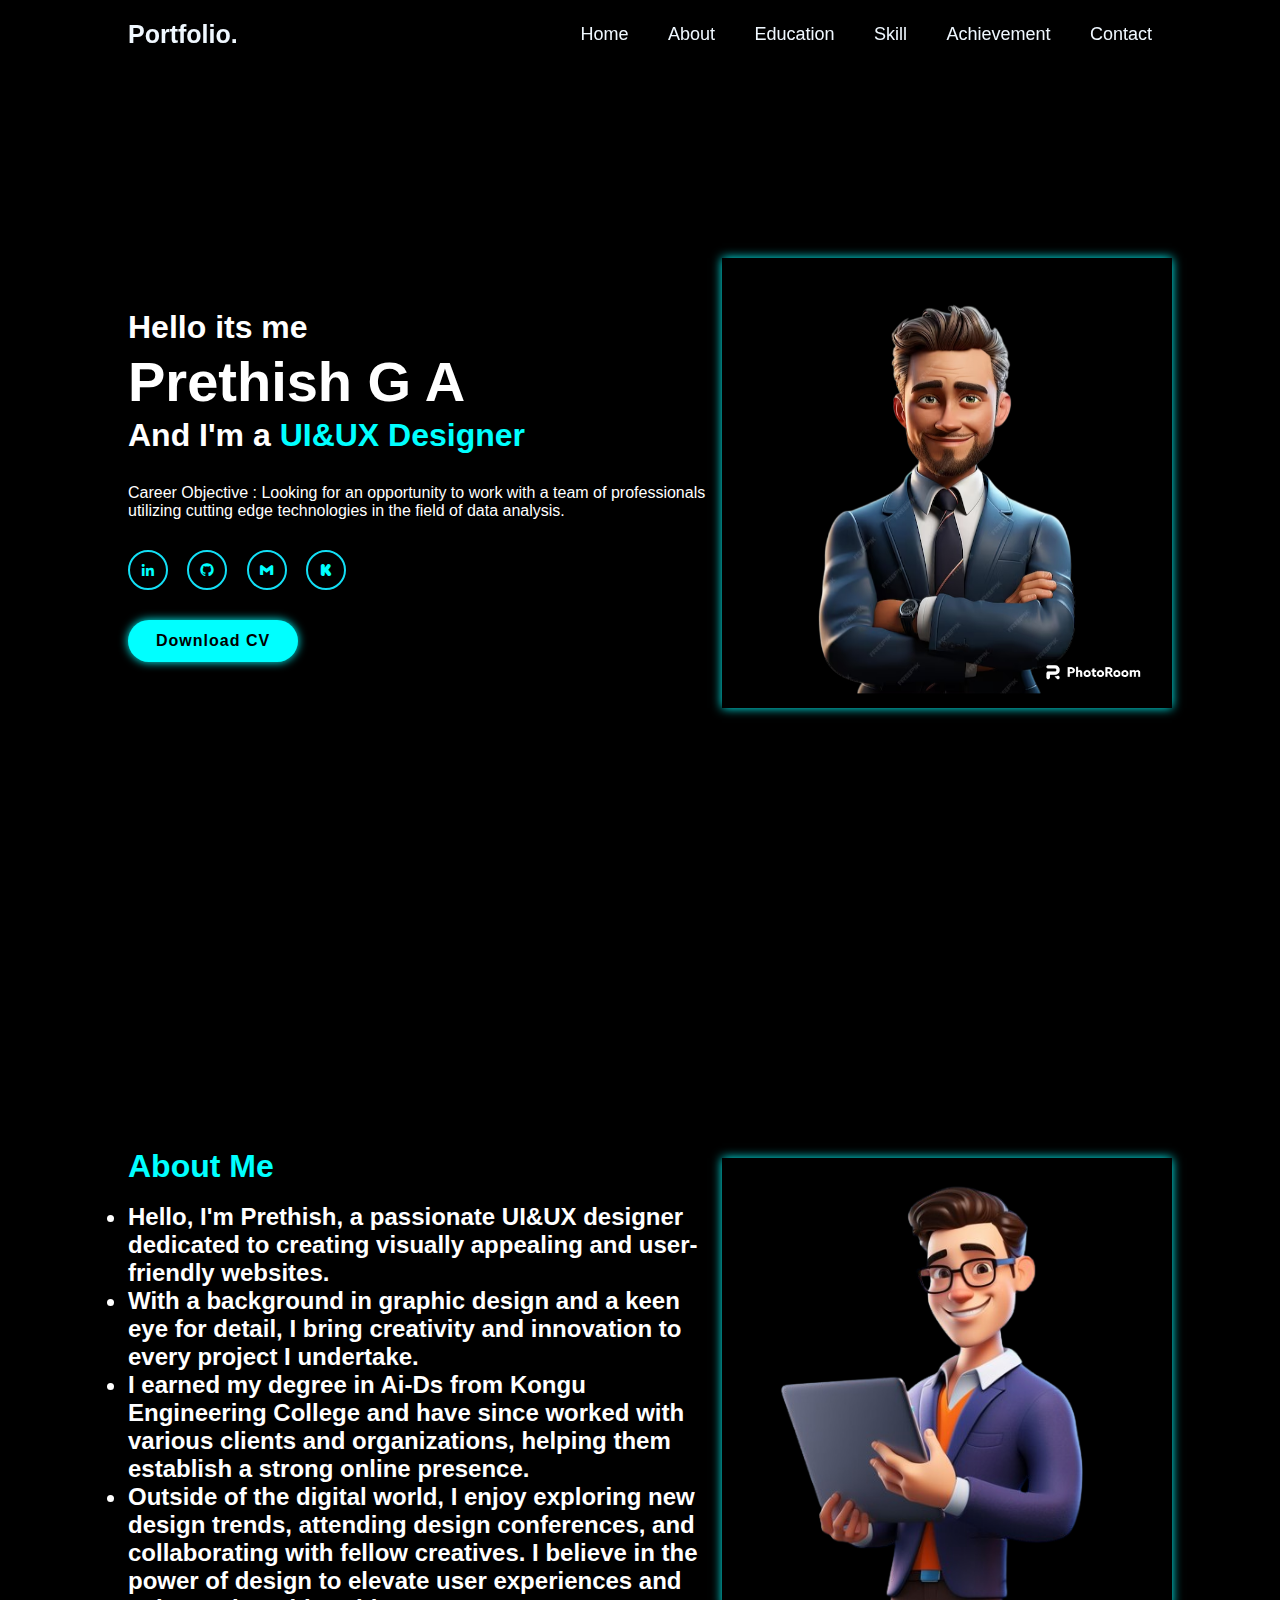
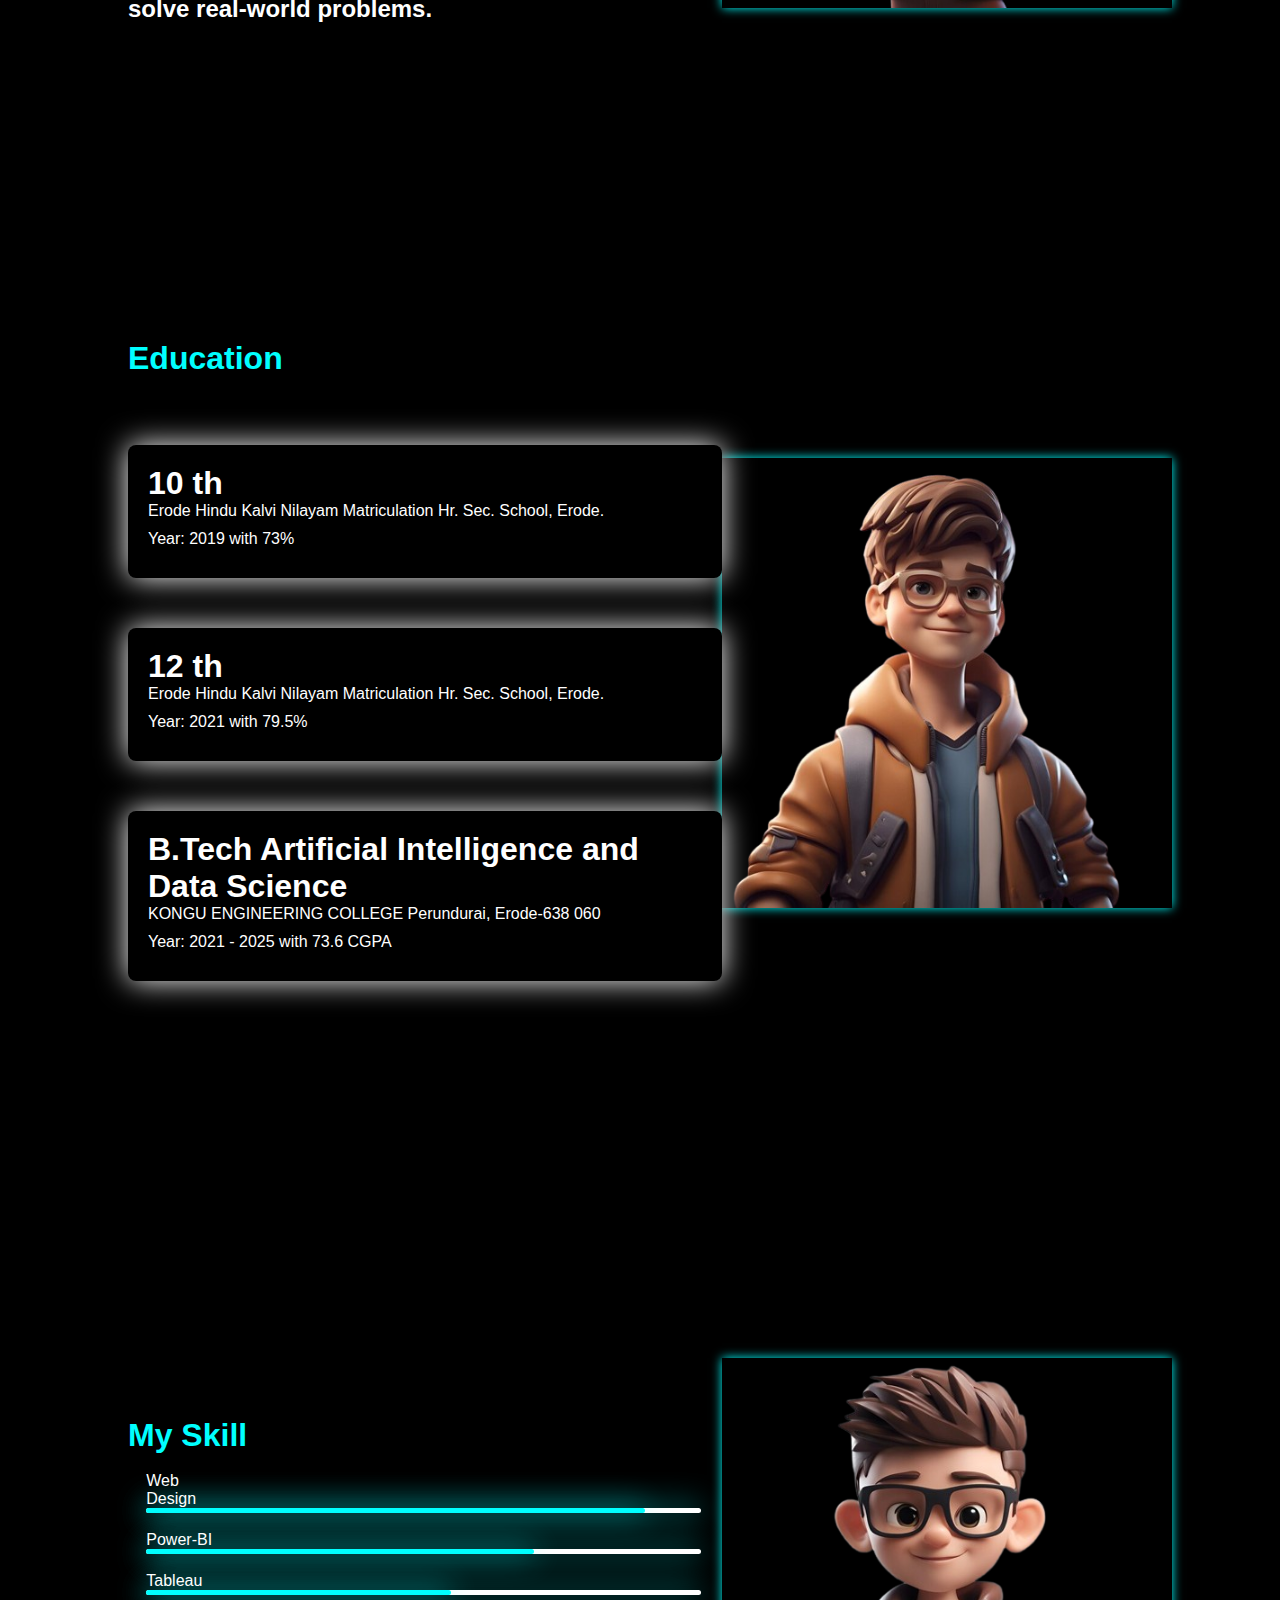
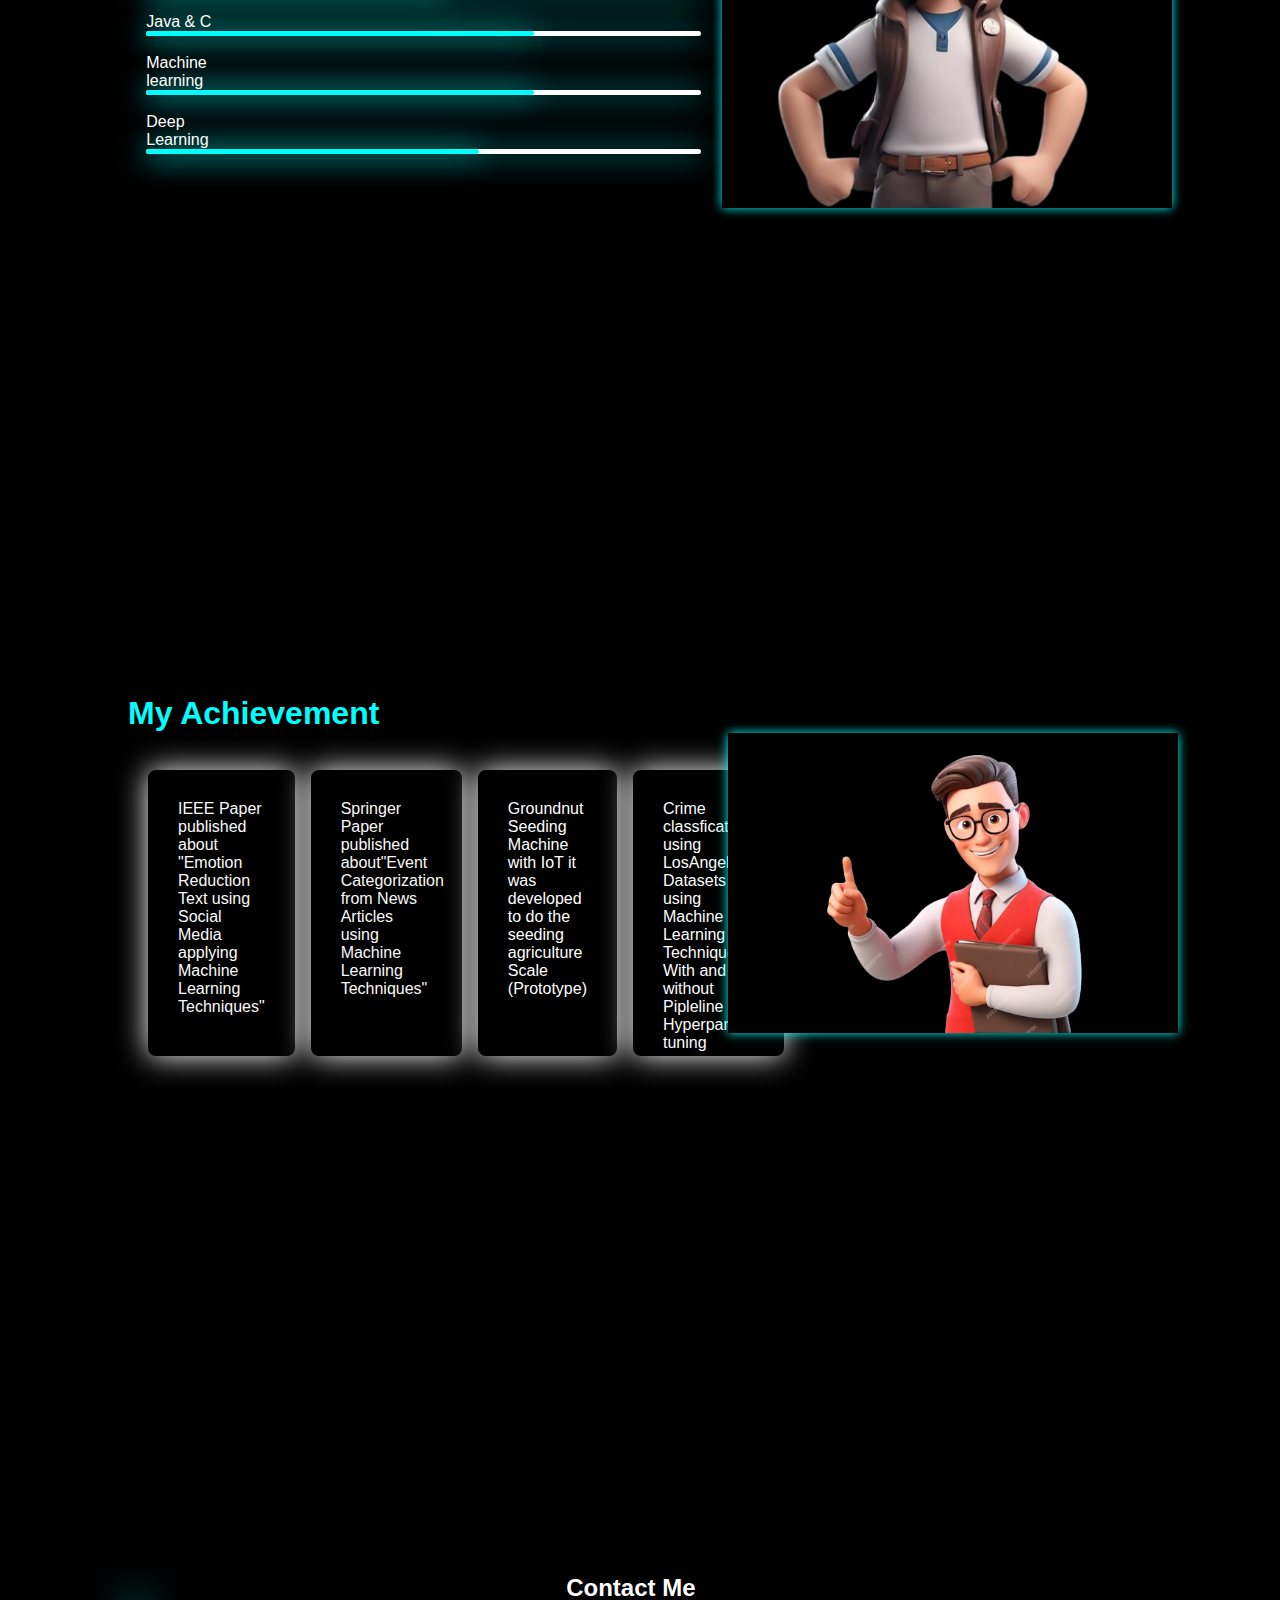
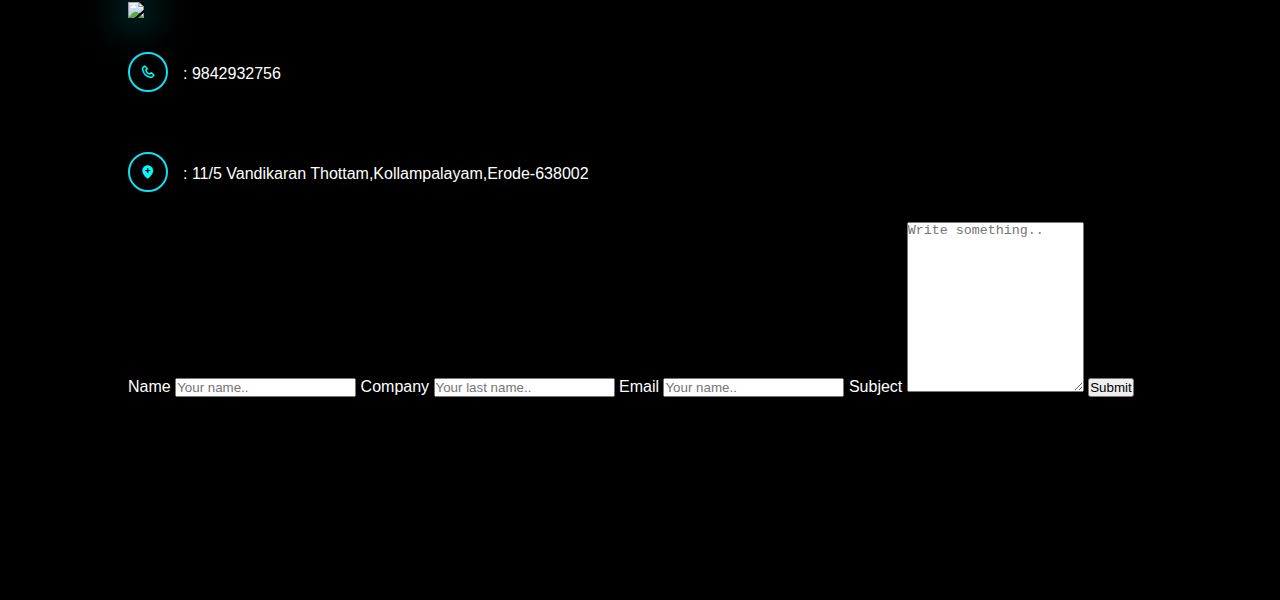
==== portfolio.html @ f8687613 "html" ====
<!DOCTYPE html>
<html lang="en">
<head>
    <meta charset="UTF-8">
    <meta name="viewport" content="width=device-width, initial-scale=1.0">
    <title>Document</title>
    <link href='https://unpkg.com/boxicons@2.1.4/css/boxicons.min.css' rel='stylesheet'>
<script src="https://cdnjs.cloudflare.com/ajax/libs/Chart.js/2.9.4/Chart.js"></script>
    <link rel="stylesheet" href="stylee.css">
    <link rel="stylesheet" href="fic.css">
</head>
<body>
    <header class =" header">
        <a href="#" class="logo">Portfolio.</a>
        <nav class="navbar">
            <a href="resume.html">Home</a>
            <a href="#about">About</a>
            <a href="#Education">Education</a>
            <a href="#skill">Skill</a>
            <a href="#achievement">Achievement</a>
            <a href="#contact">Contact</a>

        </nav>
    </header>
    <section class="home">
        <div class="home-content">
            <h3>Hello its me</h3>
            <h1>Prethish G A</h1>
            <h3>And I'm a <span>UI&UX Designer</span></h3>
            <p>Career Objective : Looking for an opportunity to work with a team of professionals utilizing cutting edge technologies in the field of data analysis.</p>
            <div class="social-media">
                <a href="https://www.linkedin.com/in/prethish-ga-84b96224b/"><i class='bx bxl-linkedin'></i></a>
                <a href="https://github.com/prethish004"><i class='bx bxl-github'></i></a>
                <a href="prethishga.21aid@kongu.edu"><i class='bx bxl-gmail'></i></a>
                <a href="https://www.kaggle.com/prethishga21adr035"><i class='bx bxl-kickstarter' ></i></a>
            </div>
            <a href="https://placement.kongu.edu/public-profile?u_id=c4e5e5a32444a5fb967c16e923527ce446c644b2&ref_id=49720" class="btn">Download CV</a>
        </div>
        <div class="home-img">
            <img src="image-PhotoRoom.png" alt="">
        </div>
    </section>
    
    <section class="home" id="about">
        <div class="home-content">
            <h3><span>About Me</span></h3><br>
            
            <h4 style="font-size:150%;"><li>Hello, I'm Prethish, a passionate UI&UX designer dedicated to creating visually appealing and user-friendly websites.</li></h4>
            <h4 style="font-size:150%;"><li> With a background in graphic design and a keen eye for detail, I bring creativity and innovation to every project I undertake.</li></h4>
            <h4 style="font-size:150%;"><li>I earned my degree in Ai-Ds from Kongu Engineering College and have since worked with various clients and organizations, helping them establish a strong online presence.</li></h4>
            <h4 style="font-size:150%;"><li>Outside of the digital world, I enjoy exploring new design trends, attending design conferences, and collaborating with fellow creatives. I believe in the power of design to elevate user experiences and solve real-world problems.</li></h4>
        </div>
        <div class="home-img">
            <img src="view-3d-businessman_23-2150709814-removebg-preview.png" alt="">
        </div>
    </section>
    <section class="home" id="Education">
        <div class="home-content">
            <h3><span>Education</span></h3><br>
            <div class="education-container">
                <!-- Timeline Item 1: 10th Grade -->
                <div class="timeline-item">
                    <div class="timeline-content">
                        <h3>10 th</h3>
                        <p>Erode Hindu Kalvi Nilayam Matriculation Hr. Sec. School, Erode.</p>
                        <p>Year: 2019 with 73%</p>
                    </div>
                </div>
                <!-- Timeline Item 2: 12th Grade -->
                <div class="timeline-item">
                    <div class="timeline-content">
                        <h3>12 th</h3>
                        <p>Erode Hindu Kalvi Nilayam Matriculation Hr. Sec. School, Erode.</p>
                        <p>Year: 2021 with 79.5%</p>
                    </div>
                </div>
                <!-- Timeline Item 3: Bachelor's Degree -->
                <div class="timeline-item">
                    <div class="timeline-content">
                        <h3>B.Tech Artificial Intelligence and Data Science</h3>
                        <p>KONGU ENGINEERING COLLEGE Perundurai, Erode-638 060</p>
                        <p>Year: 2021 - 2025 with 73.6 CGPA</p>
                    </div>
                </div>
            </div>            
        </div>
        <div class="home-img">
            <img src="3d-illustration-cute-cartoon-boy-with-backpack-glasses_1142-38729-removebg-preview.png" alt="">
        </div>
    </section>
    <section class="home" id="skill">
        <div class="home-content">
            <h3><span>My Skill</span></h3><br>
            <div class="skill-group">
                <p>Web Design</p>
                <div class="skill-bar">
                    <div class="skill-value html"></div>
                </div><br>
                    <p>Power-BI</p>
                <div class="skill-bar">
                    <div class="skill-value p"></div>
                </div><br>
                    <p>Tableau</p>
                <div class="skill-bar">
                    <div class="skill-value ta"></div>
                </div><br>
                    <p>Java & C</p>
                <div class="skill-bar">
                    <div class="skill-value jc"></div>
                </div><br>
                    <p>Machine learning</p>
                <div class="skill-bar">
                    <div class="skill-value ml"></div>
                </div><br>
                    <p>Deep Learning</p>
                <div class="skill-bar">
                    <div class="skill-value dl"></div>
                </div>
            </div>
        </div>
        <div class="home-img">
            <img src="3d-illustration-cute-boy-with-backpack-glasses-gray-background_1142-58202-removebg-preview.png" alt="">
        </div>
    </section>
    <section class="home" id="achievement">
        <div class="home-content">
            <h3><span> My Achievement</span></h3><br>
            <section class="achievement-section">
                <div class="achievement-card">
                    <p style="color: rgb(250, 250, 250);">IEEE Paper published about "Emotion Reduction Text using Social Media applying Machine Learning Techniques"</p>
                </div>
                <div class="achievement-card">
                    <p style="color: rgb(250, 248, 248);">Springer Paper published about"Event Categorization from News Articles using Machine Learning Techniques"</p>
                </div>
                <div class="achievement-card">
                    <p style="color: rgb(255, 255, 255);">Groundnut Seeding Machine with IoT it was developed to do the seeding agriculture Scale (Prototype)</p>
                </div>
                <div class="achievement-card">
                    <p style="color: rgb(253, 252, 252);">Crime classfication using LosAngels Datasets by using Machine Learning Techniques With and without Pipleline Hyperparameter tuning</p>
                </div>
            </section>
        </div>
        <div class="home-img">
            <img src="cartoon-male-teacher-isolated-white-background-vector-illustration-ai-generated_894218-552-removebg-preview.png" alt="">
        </div>
    </section>
    <section class="home" id="contact">
            <div class="cc">
              <div style="text-align:center">
                <h2>Contact Me
                </h2>
              </div>
              <div class="row">
                <div class="column">
                  <img src="https://img.freepik.com/free-photo/3d-render-little-boy-with-eyeglasses-blue-shirt_1142-50994.jpg?t=st=1706197754~exp=1706201354~hmac=3efa7c0eab2272256fa7c5a47ec1d2c3efeff3fd4c484e17e3f9d261cd28e0bb&w=740" style="box-shadow:0 0 40px aqua;width: 80%;",><br>
                  <div class="social-media">

                    <a><i class='bx bx-phone'></i></a>: 9842932756<br><span>
                    <a><i class='bx bxs-location-plus'></i></a>: 11/5 Vandikaran Thottam,Kollampalayam,Erode-638002</span></div>
                </div>
                <div class="column">
                  <form>
                    <label for="fname">Name</label>
                    <input type="text" id="fname" name="firstname" placeholder="Your name..">
                    <label for="lname">Company</label>
                    <input type="text" id="lname" name="lastname" placeholder="Your last name..">
                    <label for="fname">Email</label>
                    <input type="text" id="fname" name="firstname" placeholder="Your name..">
                    <label for="subject">Subject</label>
                    <textarea id="subject" name="subject" placeholder="Write something.." style="height:170px"></textarea>
                    <input type="submit" value="Submit">
                  </form>
                </div>
              </div>
            </div>
        
    </section>
</body>
<script src="resume.js"></script>
</html>
---- stylee.css ----
*{
    margin: 0;
    padding: 0;
    box-sizing: border-box;
}
body{
    background-color: rgb(27, 23, 23);
    color: white;
}
.header{
    position: fixed;
    top: 0;
    left: 0;
    width: 100%;
    padding: 20px 10%;
    background: transparent;
    display: flex;
    justify-content: space-between;
    align-items: center;
    z-index: 100;
    border-color: brown;
}
.logo{
    font-size: 25px;
    color: aliceblue;
    text-decoration: none;
    font-weight: 600;
    cursor: default;
}
.navbar a{
    font-size: 18px;
    color: aliceblue;
    text-decoration: none;
    font-weight: 500;
    margin-left: 35px;
    transition: .4s;
}
.navbar a:hover,
.navbar a.active{
    color: aqua;
}
.home {
    position: relative;
    width: 100%;
    height: 100vh;
    display: flex;
    justify-content: space-between;
    align-items: center;
    padding: 70px 10% 0;

}
.home-img img{
    max-width: 450px;
    margin-right: -20px;
    background: rgb(0, 0, 0);
    color: black;
    box-shadow: 0 0 10px aqua;
}
.home-content{
    max-width: 600px;
}
.home-content h3{
    font-size: 32px;
    font-weight: 700;
}
.home-content h3 span{
    color: aqua;
 }
.home-content h1{
    font-size:56px;
    font-weight: 700;
    margin:3px 0;
}
.home-content h3:nth-of-type(2){
    margin-bottom:30px ;
}
.home-content p{
    font-size: 16px;
}
.social-media a{
    display: inline-flex;
    width: 40px;
    height: 40px;
    background: transparent;
    border: 2px solid rgb(19, 223, 245);
    border-radius:50%;
    color: aqua;
    justify-content: center;
    align-items: center;
    text-decoration: none;
    margin: 30px 15px 30px 0;
    transition: .5s ease;
}
.social-media a:hover{
    background: aqua;
    color: black;
    box-shadow: 0 0 20px aqua;
}
.btn{
    display:inline-block;
    padding: 12px 28px;
    background: aqua;
    border-radius: 40px;
    box-shadow: 0 0 10px aqua;
    letter-spacing: 1px;
    color: black;
    font-weight: 600;
    text-decoration:none;
    font-size: 16px;
}
.btn:hover{
    background: aqua;
    color: black;
    box-shadow: 0 0 40px aqua;
}
/* styles.css */
body {
    margin: 0;
    padding: 0;
    font-family: Arial, sans-serif;
    background-color: black;
  }
  
  .container {
    display: flex;
    justify-content: space-between;
    align-items: center;
    padding: 20px;
    background-color: black;
  }

  .chartContainer {
    position: relative;
    width: 100%;
    max-width: 800px;
    height: 700px;
    margin: auto;
    background-color: black;
    display: flex;
    justify-content: flex-start; /* Align the chart to the left */
    align-items: center;
  }
  #chartGlow {
    position: absolute;
    top: 50%;
    left: 50%;
    transform: translate(-50%, -50%);
    width: 100%;
    height: 100%;
    border-radius: 50%;
    z-index: -1;
  }
/* Variables */

.education-container {
    max-width: 800px;
    margin: 50px auto;
}

.timeline-item {
    display: flex;
    margin-bottom: 50px;
    position: relative;
}

.timeline-content {
    flex: 2;
    padding: 20px;
    background-color: rgb(0, 0, 0);
    border-radius: 8px;
    box-shadow: 0 0 30px rgb(255, 255, 255);
}

.timeline-content h3 {
    margin-top: 0;
}

.timeline-content p {
    margin-bottom: 10px;
}

.timeline-image {
    flex: 1;
    text-align: center;
}

.timeline-image img {
    max-width: 100%;
    border-radius: 8px;
    box-shadow: 0 0 10px rgba(255, 3, 3, 0.1);
}
.skill-group {
	margin: 0 auto;
	width: 70%;
}
.skill-group > p {
	color: white
}
.skill-bar {
	width: 650%;
    height: 5px;
	background-color: white;
    border-radius: 80px;
    box-shadow: 0 0 30px aqua;
}
.skill-value {
	text-align: start;
	padding: 2.5px;
    height: 4px;
	color: black;
    border-radius: 80px;
    box-shadow: 0 0 30px aqua;

}
.html {
	width: 90%;
	background-color: aqua;
}
.p {
	width: 70%;
	background-color: aqua;
}
.ta {
	width: 55%;
	background-color: aqua;
}
.jc {
	width: 70%;
	background-color:aqua;
}
.ml {
	width: 70%;
	background-color: hsl(181, 100%, 50%);
}
.dl {
	width: 60%;
	background-color:aqua;
}
/* /// */
.achievement-section {
    display: flex;
    justify-content: space-between;
    padding: 20px;
}

.achievement-card {
    background-color: #000000;
    padding: 30px;
    border-radius: 8px;
    margin-right: 1rem;
    justify-content: flex-start;
    width: 27%;
    height: 286px;
    box-shadow: 0 0 30px rgb(255, 255, 255);

    /* transition: box-shadow 0.3s ease-in-out; */


}

.achievement-card:hover {
    box-shadow: 0 0 20px 0 rgb(2, 213, 255);

}

.achievement-card h3 {
    margin-top: 0;
    color: #3498db; /* Adjust color as needed */
}

.achievement-card p {
    margin-bottom: 0;
}
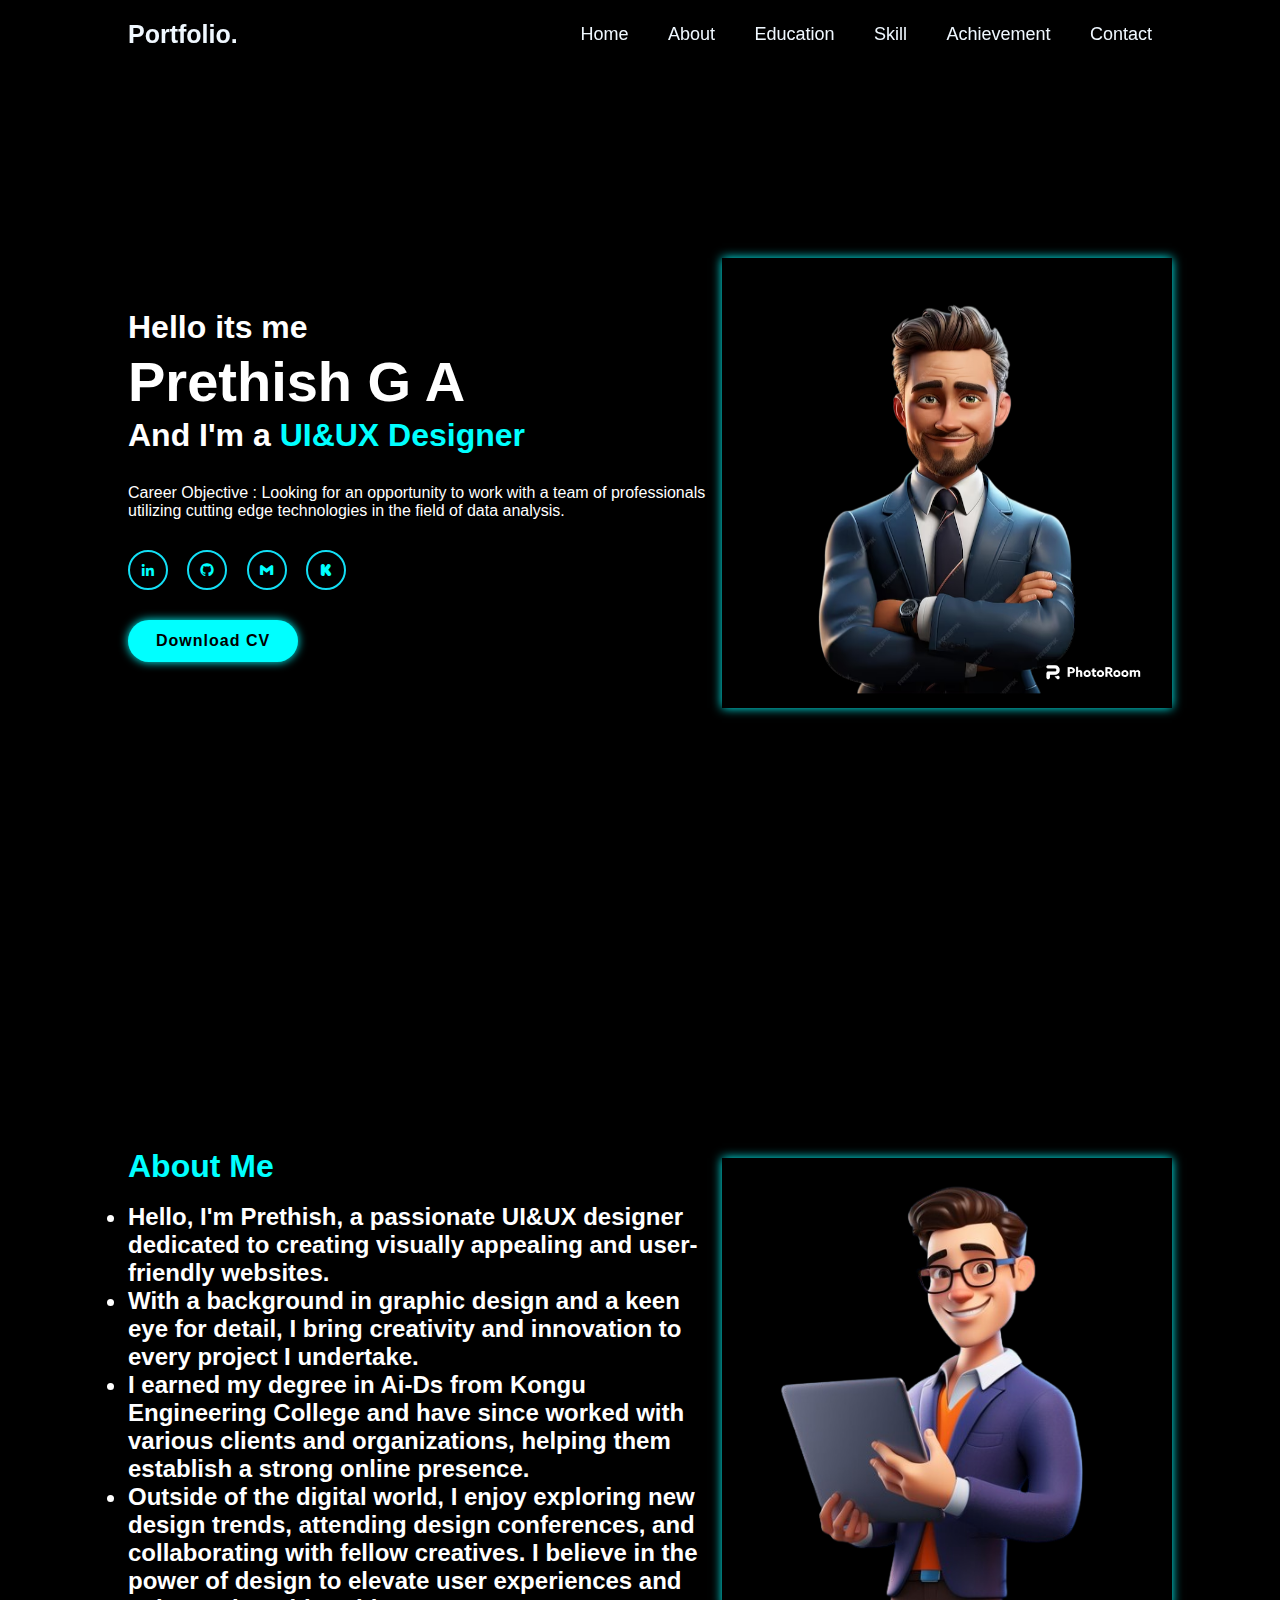
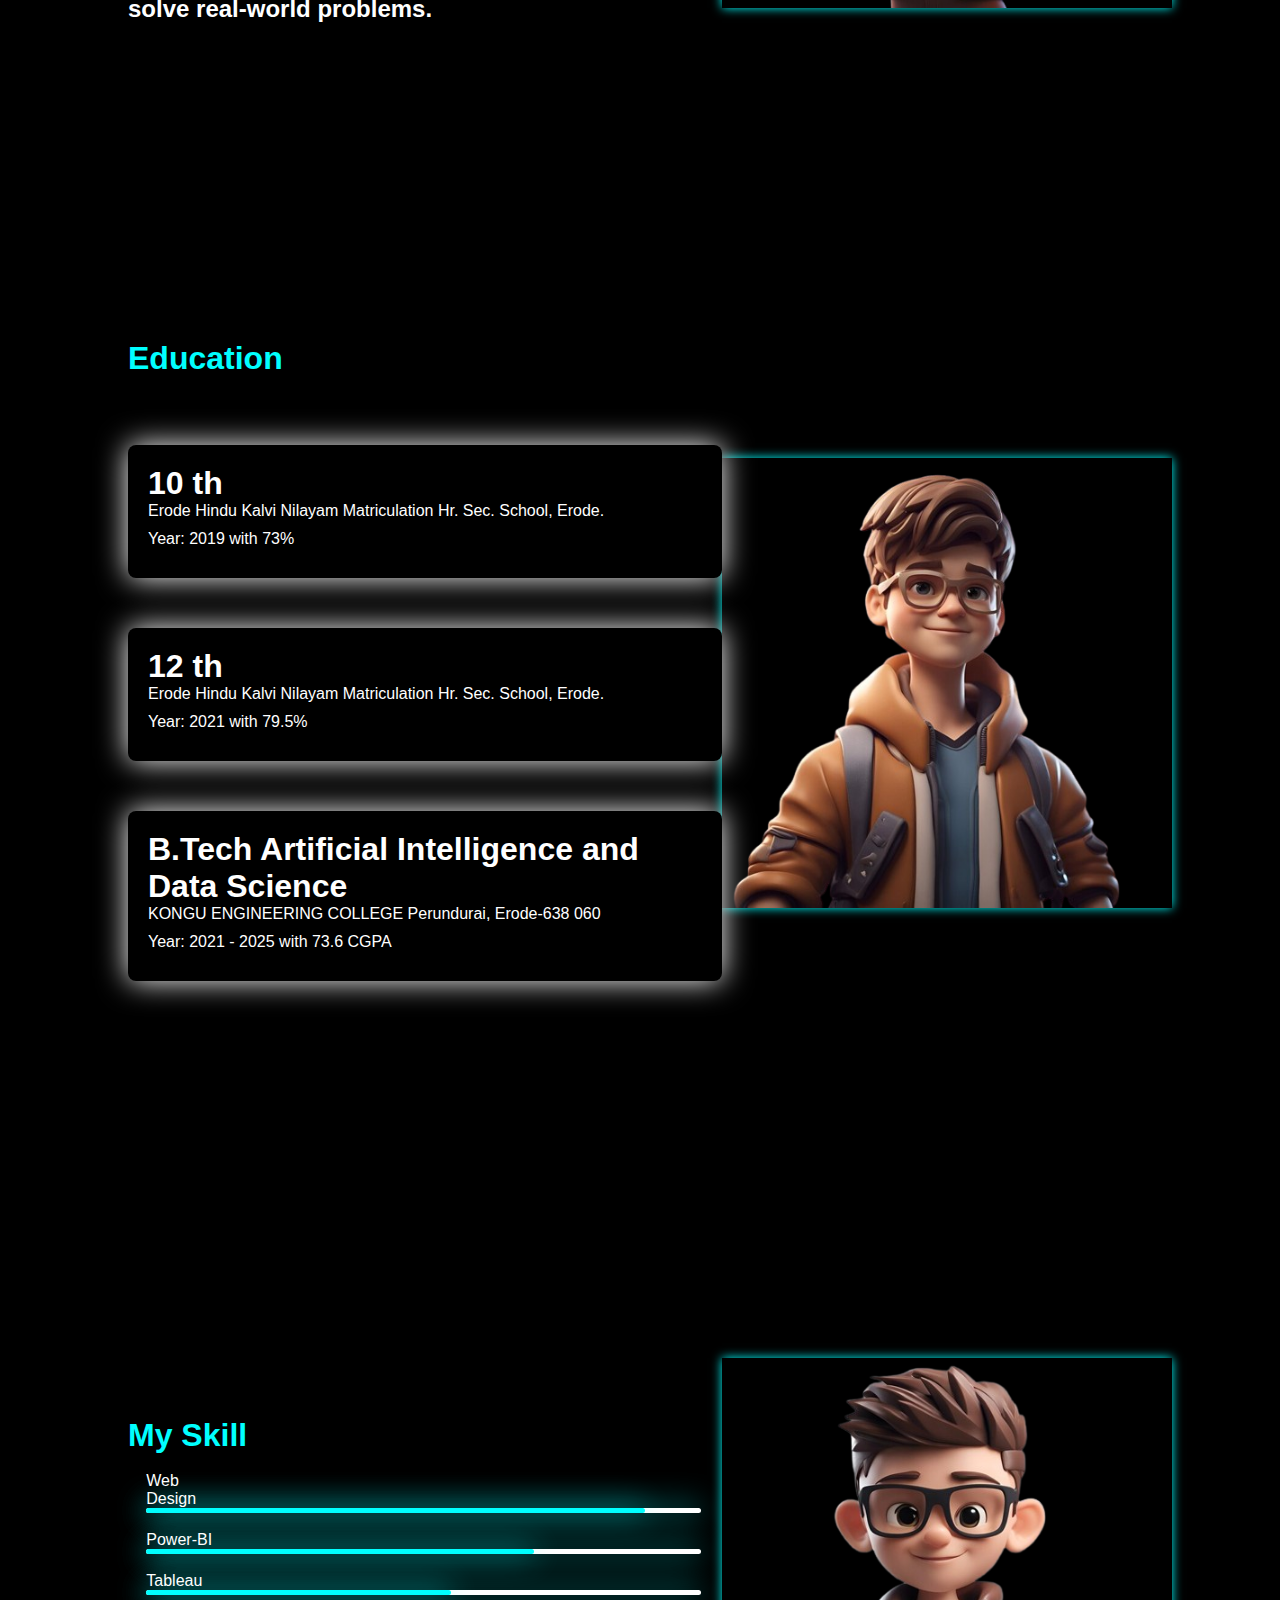
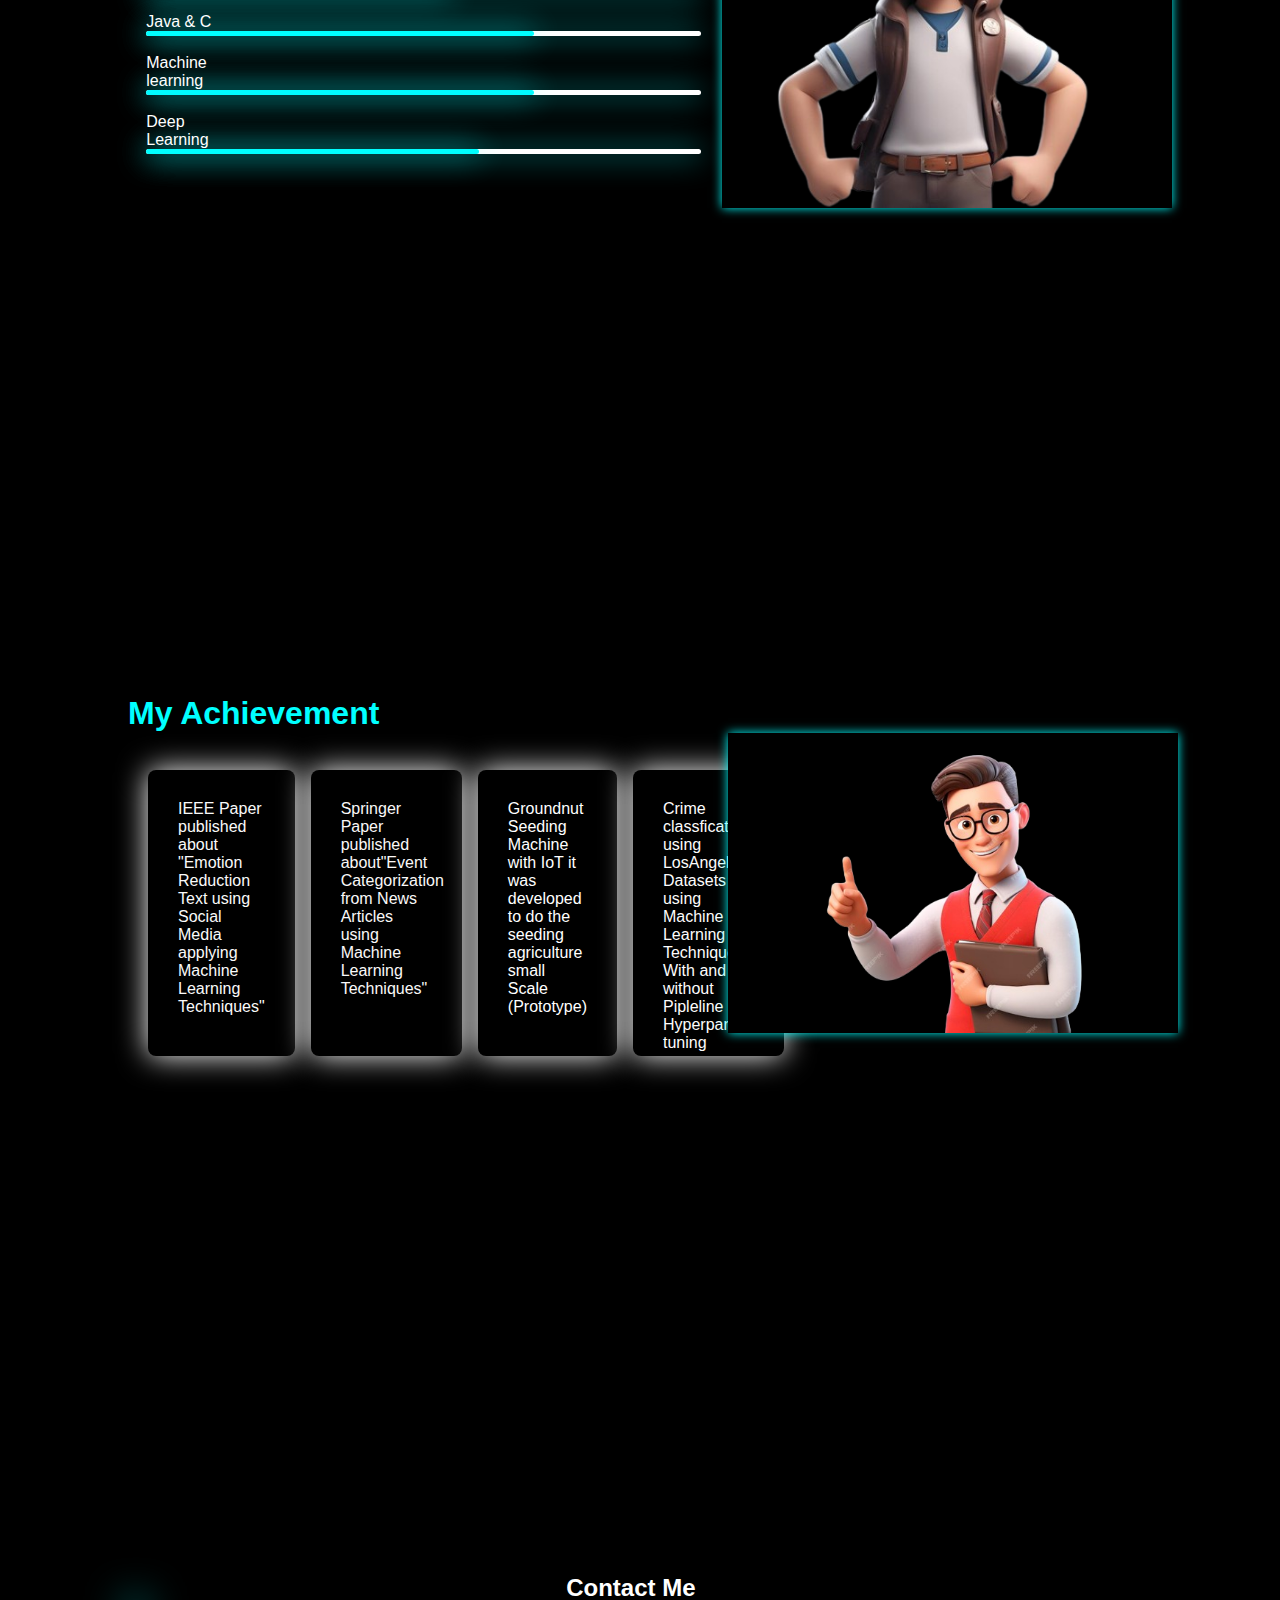
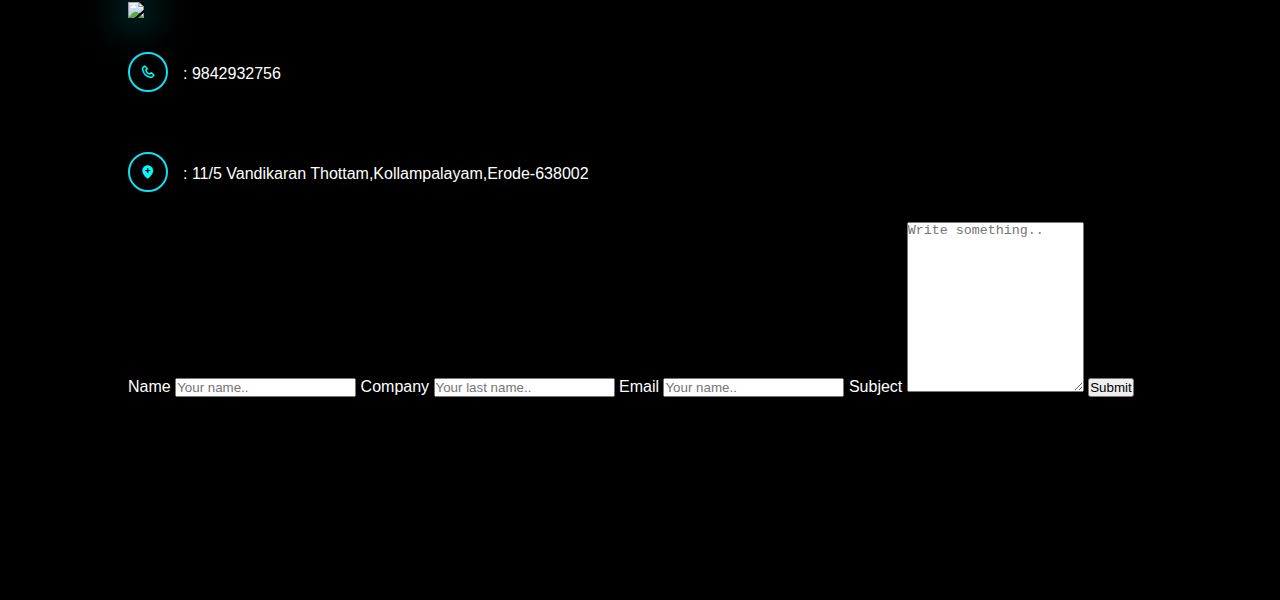
==== commit c82cf637: "portfolio.html" ====
--- a/portfolio.html
+++ b/portfolio.html
@@ -133,7 +133,7 @@
                     <p style="color: rgb(250, 248, 248);">Springer Paper published about"Event Categorization from News Articles using Machine Learning Techniques"</p>
                 </div>
                 <div class="achievement-card">
-                    <p style="color: rgb(255, 255, 255);">Groundnut Seeding Machine with IoT it was developed to do the seeding agriculture Scale (Prototype)</p>
+                    <p style="color: rgb(255, 255, 255);">Groundnut Seeding Machine with IoT it was developed to do the seeding agriculture small Scale (Prototype)</p>
                 </div>
                 <div class="achievement-card">
                     <p style="color: rgb(253, 252, 252);">Crime classfication using LosAngels Datasets by using Machine Learning Techniques With and without Pipleline Hyperparameter tuning</p>
@@ -177,4 +177,4 @@
     </section>
 </body>
 <script src="resume.js"></script>
-</html>+</html>
